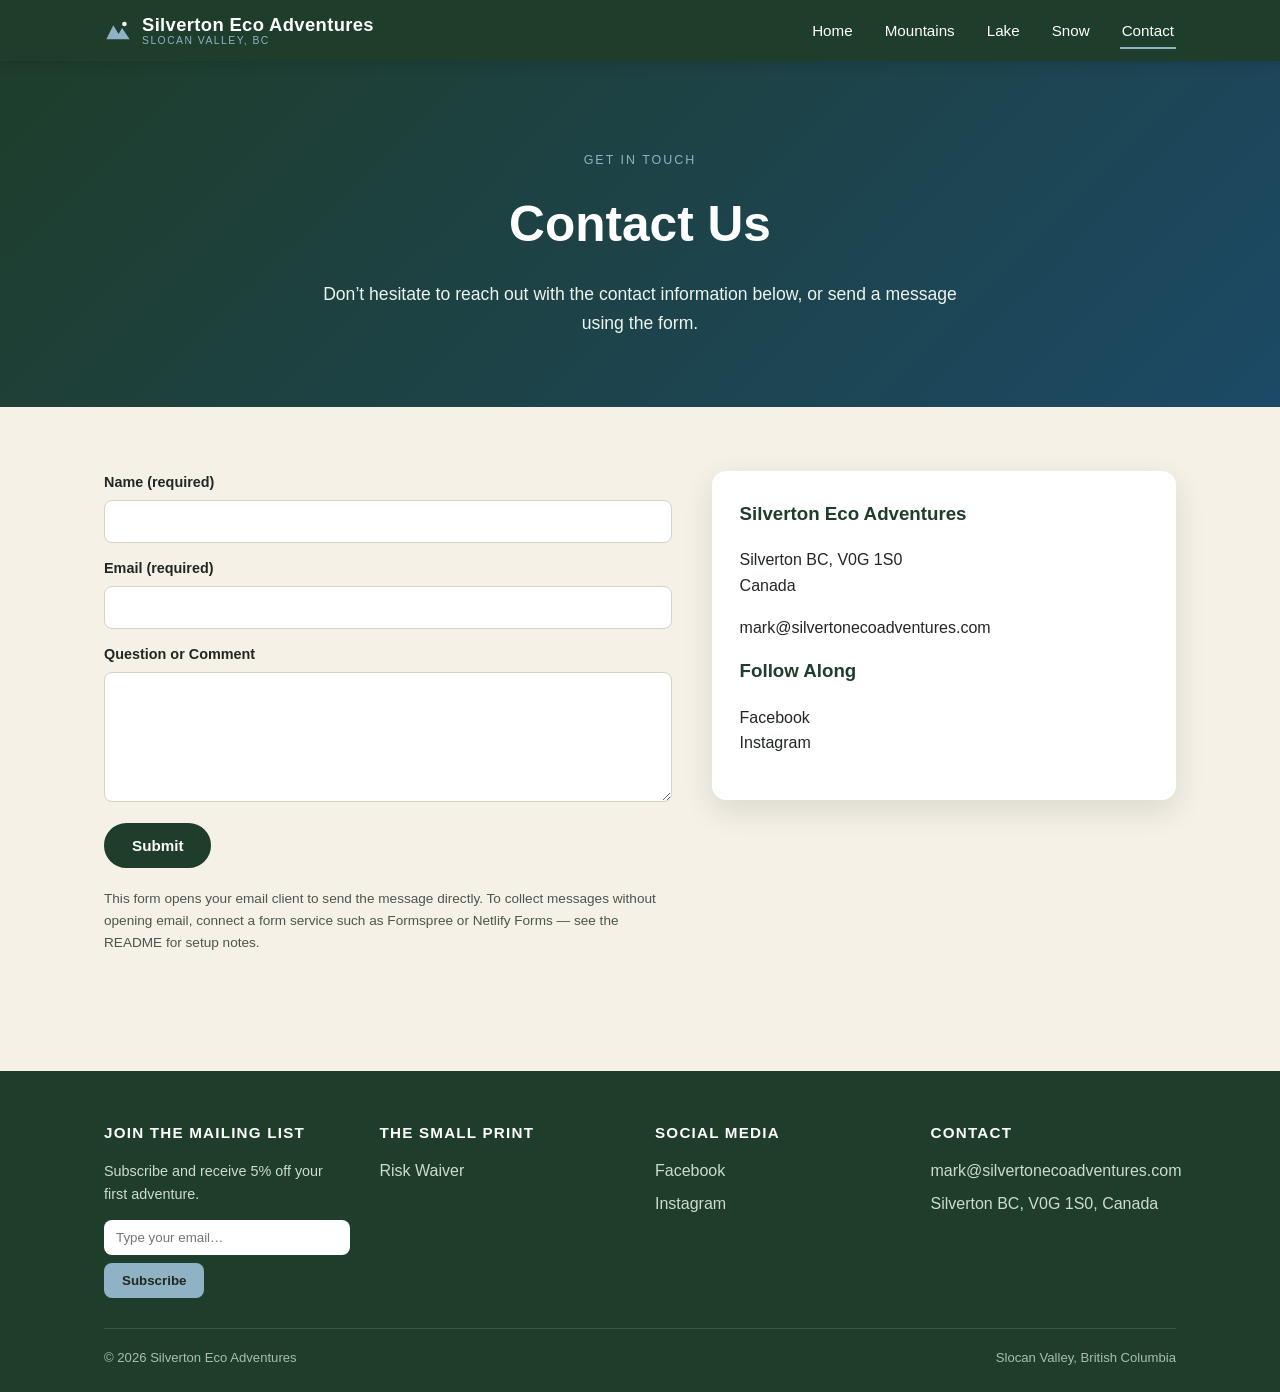
==== contact.html @ 3d407491 "Add files via upload" ====
<!DOCTYPE html>
<html lang="en">
<head>
<meta charset="UTF-8">
<meta name="viewport" content="width=device-width, initial-scale=1.0">
<title>Contact | Silverton Eco Adventures</title>
<meta name="description" content="Contact Silverton Eco Adventures in Silverton, BC. mark@silvertonecoadventures.com">
<link rel="stylesheet" href="style.css">
</head>
<body>

<header class="site-header">
  <div class="nav-wrap">
    <a class="logo" href="index.html">
      <svg width="28" height="28" viewBox="0 0 24 24" fill="none" xmlns="http://www.w3.org/2000/svg" aria-hidden="true">
        <path d="M2 19L8 7L12.5 14.5L15.5 9.5L22 19H2Z" fill="#8fb3c4"/>
        <circle cx="17.5" cy="6" r="2" fill="#f6f1e7"/>
      </svg>
      <span class="logo-text-wrap">
        Silverton Eco Adventures
        <span class="logo-sub">Slocan Valley, BC</span>
      </span>
    </a>
    <button class="nav-toggle" aria-label="Toggle navigation">
      <span></span><span></span><span></span>
    </button>
    <nav class="main-nav">
      <ul>
        <li><a href="index.html">Home</a></li>
        <li><a href="mountains.html">Mountains</a></li>
        <li><a href="lake.html">Lake</a></li>
        <li><a href="snow.html">Snow</a></li>
        <li><a href="contact.html" class="active">Contact</a></li>
      </ul>
    </nav>
  </div>
</header>

<section class="hero hero-contact">
  <span class="hero-eyebrow">Get in touch</span>
  <h1>Contact Us</h1>
  <p>Don&rsquo;t hesitate to reach out with the contact information below, or send a message using the form.</p>
</section>

<section>
  <div class="container">
    <div class="contact-grid">
      <form class="contact-form">
        <div>
          <label for="name">Name (required)</label>
          <input type="text" id="name" name="name" required>
        </div>
        <div>
          <label for="email">Email (required)</label>
          <input type="email" id="email" name="email" required>
        </div>
        <div>
          <label for="message">Question or Comment</label>
          <textarea id="message" name="message"></textarea>
        </div>
        <button type="submit" class="btn btn-solid" style="background:var(--forest); color:var(--white); border-color:var(--forest); justify-self:start;">Submit</button>
        <p class="form-note">This form opens your email client to send the message directly. To collect messages without opening email, connect a form service such as Formspree or Netlify Forms &mdash; see the README for setup notes.</p>
      </form>
      <div class="contact-info">
        <h3>Silverton Eco Adventures</h3>
        <p>Silverton BC, V0G 1S0<br>Canada</p>
        <p><a href="mailto:mark@silvertonecoadventures.com">mark@silvertonecoadventures.com</a></p>
        <h3>Follow Along</h3>
        <p>
          <a href="https://www.facebook.com/profile.php?id=100090666763214" target="_blank" rel="noopener">Facebook</a><br>
          <a href="https://www.instagram.com/silvertonecoadventures/" target="_blank" rel="noopener">Instagram</a>
        </p>
      </div>
    </div>
  </div>
</section>

<footer class="site-footer">
  <div class="container">
    <div class="footer-grid">
      <div>
        <h4>Join the Mailing List</h4>
        <p style="color:#cddccd; font-size:0.9rem;">Subscribe and receive 5% off your first adventure.</p>
        <form class="newsletter-form">
          <input type="email" placeholder="Type your email&hellip;" required aria-label="Email address">
          <button type="submit">Subscribe</button>
        </form>
      </div>
      <div>
        <h4>The Small Print</h4>
        <a href="contact.html">Risk Waiver</a>
      </div>
      <div>
        <h4>Social Media</h4>
        <a href="https://www.facebook.com/profile.php?id=100090666763214" target="_blank" rel="noopener">Facebook</a>
        <a href="https://www.instagram.com/silvertonecoadventures/" target="_blank" rel="noopener">Instagram</a>
      </div>
      <div>
        <h4>Contact</h4>
        <a href="mailto:mark@silvertonecoadventures.com">mark@silvertonecoadventures.com</a>
        <a href="contact.html">Silverton BC, V0G 1S0, Canada</a>
      </div>
    </div>
    <div class="footer-bottom">
      <span>&copy; <span id="year"></span> Silverton Eco Adventures</span>
      <span>Slocan Valley, British Columbia</span>
    </div>
  </div>
</footer>

<script src="main.js"></script>
<script>document.getElementById("year").textContent = new Date().getFullYear();</script>

<!-- Matomo -->
<script>
  var _paq = window._paq = window._paq || [];
  _paq.push(['trackPageView']);
  _paq.push(['enableLinkTracking']);
  (function() {
    var u="//YOUR_MATOMO_URL/";
    _paq.push(['setTrackerUrl', u+'matomo.php']);
    _paq.push(['setSiteId', 'YOUR_SITE_ID']);
    var d=document, g=d.createElement('script'), s=d.getElementsByTagName('script')[0];
    g.async=true; g.src=u+'matomo.js'; s.parentNode.insertBefore(g,s);
  })();
</script>
<!-- End Matomo Code -->

</body>
</html>
---- style.css ----
:root {
  --forest: #1e3d2a;
  --forest-light: #2d5a3d;
  --lake: #1c4966;
  --lake-light: #2e6f95;
  --snow: #4a6a7a;
  --snow-light: #8fb3c4;
  --cream: #f6f1e7;
  --ink: #202821;
  --ink-soft: #4b564d;
  --white: #ffffff;
  --radius: 14px;
  --max-width: 1120px;
  --shadow: 0 10px 30px rgba(20, 30, 20, 0.12);
}

* { box-sizing: border-box; }

html { scroll-behavior: smooth; }

body {
  margin: 0;
  font-family: "Segoe UI", "Helvetica Neue", Arial, sans-serif;
  color: var(--ink);
  background: var(--cream);
  line-height: 1.6;
}

img { max-width: 100%; display: block; }

a { color: inherit; text-decoration: none; }

.container {
  max-width: var(--max-width);
  margin: 0 auto;
  padding: 0 24px;
}

/* ---------- Header / Nav ---------- */
.site-header {
  position: sticky;
  top: 0;
  z-index: 100;
  background: var(--forest);
  box-shadow: 0 2px 12px rgba(0,0,0,0.15);
}

.nav-wrap {
  display: flex;
  align-items: center;
  justify-content: space-between;
  padding: 14px 24px;
  max-width: var(--max-width);
  margin: 0 auto;
  position: relative;
}

.logo {
  display: flex;
  align-items: center;
  gap: 10px;
  color: var(--white);
  font-weight: 700;
  font-size: 1.15rem;
  letter-spacing: 0.02em;
}

.logo svg { flex-shrink: 0; }

.logo-text-wrap { display: flex; flex-direction: column; line-height: 1.15; }

.logo-sub {
  font-weight: 400;
  font-size: 0.65rem;
  letter-spacing: 0.14em;
  text-transform: uppercase;
  color: var(--snow-light);
}

.nav-toggle {
  display: none;
  background: none;
  border: none;
  cursor: pointer;
  padding: 6px;
}

.nav-toggle span {
  display: block;
  width: 26px;
  height: 2px;
  background: var(--white);
  margin: 5px 0;
  transition: 0.2s;
}

.main-nav ul {
  list-style: none;
  display: flex;
  gap: 28px;
  margin: 0;
  padding: 0;
}

.main-nav a {
  color: var(--white);
  font-weight: 500;
  font-size: 0.95rem;
  padding: 8px 2px;
  border-bottom: 2px solid transparent;
  transition: border-color 0.2s, opacity 0.2s;
}

.main-nav a:hover,
.main-nav a.active {
  border-bottom-color: var(--snow-light);
}

/* ---------- Hero ---------- */
.hero {
  color: var(--white);
  padding: 90px 24px 70px;
  text-align: center;
}

.hero-home { background: linear-gradient(135deg, var(--forest) 0%, var(--lake) 55%, var(--lake-light) 100%); }
.hero-mountains { background: linear-gradient(135deg, #16301f 0%, var(--forest-light) 60%, #4c7a52 100%); }
.hero-lake { background: linear-gradient(135deg, #0f2e40 0%, var(--lake) 55%, var(--lake-light) 100%); }
.hero-snow { background: linear-gradient(135deg, #33505e 0%, var(--snow) 55%, var(--snow-light) 100%); }
.hero-contact { background: linear-gradient(135deg, var(--forest) 0%, var(--lake) 100%); }

.hero h1 {
  font-size: clamp(2rem, 4.5vw, 3.1rem);
  margin: 0 0 16px;
}

.hero p {
  max-width: 640px;
  margin: 0 auto;
  font-size: 1.1rem;
  color: #eef4ee;
}

.hero-eyebrow {
  text-transform: uppercase;
  letter-spacing: 0.16em;
  font-size: 0.78rem;
  color: var(--snow-light);
  margin-bottom: 14px;
  display: block;
}

.hero-links {
  margin-top: 30px;
  display: flex;
  gap: 14px;
  justify-content: center;
  flex-wrap: wrap;
}

.btn {
  display: inline-block;
  padding: 12px 26px;
  border-radius: 999px;
  font-weight: 600;
  font-size: 0.95rem;
  border: 2px solid var(--white);
  transition: background 0.2s, color 0.2s;
  cursor: pointer;
}

.btn-solid {
  background: var(--white);
  color: var(--forest);
}

.btn-solid:hover { background: var(--cream); }

.btn-outline {
  background: transparent;
  color: var(--white);
}

.btn-outline:hover { background: rgba(255,255,255,0.15); }

/* ---------- Sections ---------- */
section { padding: 64px 0; }

.section-title {
  font-size: clamp(1.5rem, 3vw, 2.1rem);
  margin: 0 0 8px;
  color: var(--forest);
}

.section-lede {
  color: var(--ink-soft);
  max-width: 680px;
  margin: 0 0 36px;
}

.section-alt { background: var(--white); }

/* ---------- Cards ---------- */
.card-grid {
  display: grid;
  grid-template-columns: repeat(auto-fit, minmax(230px, 1fr));
  gap: 22px;
}

.card {
  background: var(--white);
  border-radius: var(--radius);
  padding: 26px 24px;
  box-shadow: var(--shadow);
  border-top: 4px solid var(--forest-light);
}

.card.lake-accent { border-top-color: var(--lake-light); }
.card.snow-accent { border-top-color: var(--snow); }

.card h3 {
  margin: 0 0 10px;
  color: var(--ink);
  font-size: 1.08rem;
}

.card p { margin: 0; color: var(--ink-soft); font-size: 0.95rem; }

/* ---------- Category tiles (home) ---------- */
.tile-grid {
  display: grid;
  grid-template-columns: repeat(auto-fit, minmax(240px, 1fr));
  gap: 22px;
}

.tile {
  border-radius: var(--radius);
  padding: 34px 26px;
  color: var(--white);
  box-shadow: var(--shadow);
  min-height: 170px;
  display: flex;
  flex-direction: column;
  justify-content: flex-end;
  transition: transform 0.2s;
}

.tile:hover { transform: translateY(-4px); }

.tile-mountains { background: linear-gradient(160deg, var(--forest-light), #16301f); }
.tile-lake { background: linear-gradient(160deg, var(--lake-light), #0f2e40); }
.tile-snow { background: linear-gradient(160deg, var(--snow-light), #33505e); }

.tile span { font-weight: 700; font-size: 1.25rem; }
.tile small { opacity: 0.85; margin-top: 4px; display: block; }

/* ---------- Spotlight ---------- */
.spotlight {
  display: grid;
  grid-template-columns: 1fr 1fr;
  gap: 40px;
  align-items: center;
  background: var(--white);
  border-radius: var(--radius);
  padding: 36px;
  box-shadow: var(--shadow);
}

.spotlight-media {
  border-radius: var(--radius);
  min-height: 220px;
  background: linear-gradient(135deg, var(--lake), var(--forest-light));
}

.spotlight-tag {
  text-transform: uppercase;
  letter-spacing: 0.12em;
  font-size: 0.75rem;
  color: var(--lake-light);
  font-weight: 700;
}

/* ---------- Testimonials ---------- */
.testimonial-grid {
  display: grid;
  grid-template-columns: repeat(auto-fit, minmax(220px, 1fr));
  gap: 20px;
}

.testimonial {
  background: var(--cream);
  border-radius: var(--radius);
  padding: 24px;
  font-style: italic;
  color: var(--ink-soft);
}

.testimonial cite {
  display: block;
  margin-top: 12px;
  font-style: normal;
  font-weight: 600;
  color: var(--forest);
}

/* ---------- CTA band ---------- */
.cta-band {
  background: linear-gradient(135deg, var(--forest), var(--lake));
  color: var(--white);
  text-align: center;
  border-radius: var(--radius);
  padding: 50px 30px;
}

.cta-band h2 { margin: 0 0 18px; font-size: 1.7rem; }

/* ---------- Contact ---------- */
.contact-grid {
  display: grid;
  grid-template-columns: 1.1fr 0.9fr;
  gap: 40px;
}

.contact-form {
  display: grid;
  gap: 14px;
}

.contact-form label {
  font-weight: 600;
  font-size: 0.9rem;
  display: block;
  margin-bottom: 6px;
}

.contact-form input,
.contact-form textarea {
  width: 100%;
  padding: 12px 14px;
  border-radius: 8px;
  border: 1px solid #d7d2c4;
  font-family: inherit;
  font-size: 0.95rem;
}

.contact-form textarea { min-height: 130px; resize: vertical; }

.contact-info {
  background: var(--white);
  border-radius: var(--radius);
  padding: 28px;
  box-shadow: var(--shadow);
  height: fit-content;
}

.contact-info h3 { margin-top: 0; color: var(--forest); }

.form-note {
  font-size: 0.85rem;
  color: var(--ink-soft);
  margin-top: 6px;
}

/* ---------- Footer ---------- */
.site-footer {
  background: var(--forest);
  color: #d9e6da;
  padding: 50px 0 24px;
  margin-top: 40px;
}

.footer-grid {
  display: grid;
  grid-template-columns: repeat(auto-fit, minmax(200px, 1fr));
  gap: 30px;
  margin-bottom: 30px;
}

.footer-grid h4 {
  color: var(--white);
  margin: 0 0 12px;
  font-size: 0.95rem;
  text-transform: uppercase;
  letter-spacing: 0.08em;
}

.footer-grid a { display: block; margin-bottom: 8px; color: #cddccd; }
.footer-grid a:hover { color: var(--white); }

.newsletter-form {
  display: flex;
  gap: 8px;
  flex-wrap: wrap;
}

.newsletter-form input {
  flex: 1;
  min-width: 160px;
  padding: 10px 12px;
  border-radius: 8px;
  border: none;
}

.newsletter-form button {
  padding: 10px 18px;
  border-radius: 8px;
  border: none;
  background: var(--snow-light);
  color: var(--ink);
  font-weight: 600;
  cursor: pointer;
}

.footer-bottom {
  border-top: 1px solid rgba(255,255,255,0.12);
  padding-top: 18px;
  font-size: 0.82rem;
  display: flex;
  justify-content: space-between;
  flex-wrap: wrap;
  gap: 10px;
  color: #a9bfaa;
}

/* ---------- Responsive ---------- */
@media (max-width: 800px) {
  .spotlight, .contact-grid { grid-template-columns: 1fr; }
}

@media (max-width: 720px) {
  .nav-toggle { display: block; }
  .main-nav {
    display: none;
    width: 100%;
    background: var(--forest);
    position: absolute;
    top: 100%;
    left: 0;
    padding: 10px 24px 20px;
  }
  .main-nav.open { display: block; }
  .main-nav ul {
    flex-direction: column;
    gap: 4px;
  }
  .main-nav a { display: block; padding: 10px 0; }
}
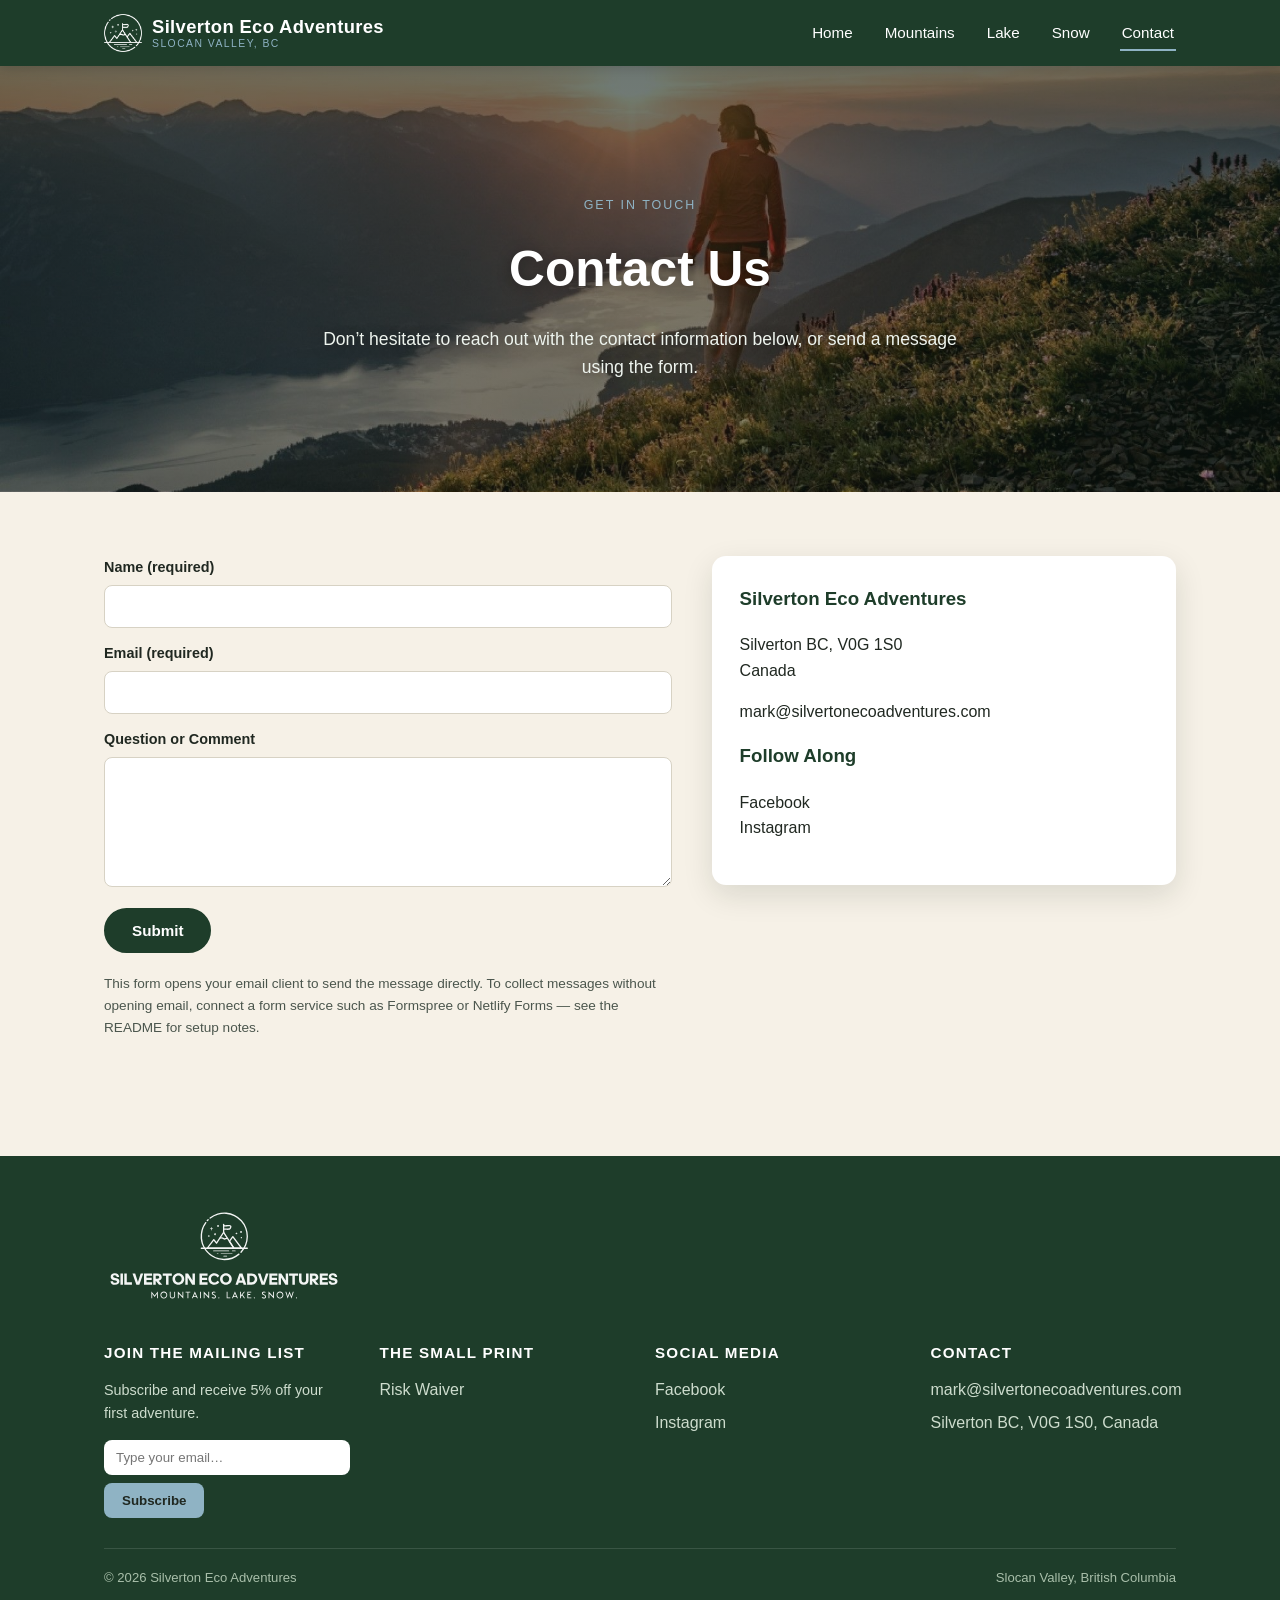
==== commit 5d6ac365: "Add real photos, logo and favicon to all pages - Hero photos on every page, photo tiles on home, box" ====
--- a/contact.html
+++ b/contact.html
@@ -6,16 +6,15 @@
 <title>Contact | Silverton Eco Adventures</title>
 <meta name="description" content="Contact Silverton Eco Adventures in Silverton, BC. mark@silvertonecoadventures.com">
 <link rel="stylesheet" href="style.css">
+<link rel="icon" type="image/png" href="images/favicon.png">
+<meta property="og:image" content="https://silvertonecoadventures.com/images/dive-boxcar.jpg">
 </head>
 <body>
 
 <header class="site-header">
   <div class="nav-wrap">
     <a class="logo" href="index.html">
-      <svg width="28" height="28" viewBox="0 0 24 24" fill="none" xmlns="http://www.w3.org/2000/svg" aria-hidden="true">
-        <path d="M2 19L8 7L12.5 14.5L15.5 9.5L22 19H2Z" fill="#8fb3c4"/>
-        <circle cx="17.5" cy="6" r="2" fill="#f6f1e7"/>
-      </svg>
+      <img src="images/logo-icon-white.png" alt="" width="38" height="38">
       <span class="logo-text-wrap">
         Silverton Eco Adventures
         <span class="logo-sub">Slocan Valley, BC</span>
@@ -77,6 +76,7 @@
 
 <footer class="site-footer">
   <div class="container">
+    <img class="footer-logo" src="images/logo-white.svg" alt="Silverton Eco Adventures &mdash; Mountains. Lake. Snow." width="240" height="98">
     <div class="footer-grid">
       <div>
         <h4>Join the Mailing List</h4>
--- a/style.css
+++ b/style.css
@@ -65,7 +65,7 @@
   letter-spacing: 0.02em;
 }
 
-.logo svg { flex-shrink: 0; }
+.logo img { flex-shrink: 0; width: 38px; height: 38px; }
 
 .logo-text-wrap { display: flex; flex-direction: column; line-height: 1.15; }
 
@@ -123,11 +123,13 @@
   text-align: center;
 }
 
-.hero-home { background: linear-gradient(135deg, var(--forest) 0%, var(--lake) 55%, var(--lake-light) 100%); }
-.hero-mountains { background: linear-gradient(135deg, #16301f 0%, var(--forest-light) 60%, #4c7a52 100%); }
-.hero-lake { background: linear-gradient(135deg, #0f2e40 0%, var(--lake) 55%, var(--lake-light) 100%); }
-.hero-snow { background: linear-gradient(135deg, #33505e 0%, var(--snow) 55%, var(--snow-light) 100%); }
-.hero-contact { background: linear-gradient(135deg, var(--forest) 0%, var(--lake) 100%); }
+.hero { position: relative; background-size: cover; background-position: center; padding: 130px 24px 110px; }
+.hero h1, .hero p { text-shadow: 0 2px 14px rgba(0, 0, 0, 0.35); }
+.hero-home { background-image: linear-gradient(180deg, rgba(14, 30, 22, 0.55), rgba(14, 30, 22, 0.35) 55%, rgba(14, 30, 22, 0.6)), url("images/hero-home.jpg"); background-position: center 60%; }
+.hero-mountains { background-image: linear-gradient(180deg, rgba(14, 30, 22, 0.5), rgba(14, 30, 22, 0.3) 55%, rgba(14, 30, 22, 0.55)), url("images/hero-mountains.jpg"); background-position: center 45%; }
+.hero-lake { background-image: linear-gradient(180deg, rgba(10, 34, 48, 0.55), rgba(10, 34, 48, 0.35) 55%, rgba(10, 34, 48, 0.6)), url("images/hero-lake.jpg"); }
+.hero-snow { background-image: linear-gradient(180deg, rgba(30, 50, 62, 0.6), rgba(30, 50, 62, 0.4) 55%, rgba(30, 50, 62, 0.65)), url("images/hero-snow.jpg"); background-position: center 40%; }
+.hero-contact { background-image: linear-gradient(180deg, rgba(14, 30, 22, 0.6), rgba(14, 30, 22, 0.45)), url("images/hero-home.jpg"); background-position: center 70%; }
 
 .hero h1 {
   font-size: clamp(2rem, 4.5vw, 3.1rem);
@@ -247,9 +249,10 @@
 
 .tile:hover { transform: translateY(-4px); }
 
-.tile-mountains { background: linear-gradient(160deg, var(--forest-light), #16301f); }
-.tile-lake { background: linear-gradient(160deg, var(--lake-light), #0f2e40); }
-.tile-snow { background: linear-gradient(160deg, var(--snow-light), #33505e); }
+.tile { background-size: cover; background-position: center; min-height: 230px; }
+.tile-mountains { background-image: linear-gradient(180deg, rgba(0, 0, 0, 0) 30%, rgba(14, 30, 22, 0.85)), url("images/tile-mountains.jpg"); }
+.tile-lake { background-image: linear-gradient(180deg, rgba(0, 0, 0, 0) 30%, rgba(10, 34, 48, 0.85)), url("images/tile-lake.jpg"); }
+.tile-snow { background-image: linear-gradient(180deg, rgba(0, 0, 0, 0) 30%, rgba(30, 50, 62, 0.85)), url("images/tile-snow.jpg"); }
 
 .tile span { font-weight: 700; font-size: 1.25rem; }
 .tile small { opacity: 0.85; margin-top: 4px; display: block; }
@@ -268,8 +271,8 @@
 
 .spotlight-media {
   border-radius: var(--radius);
-  min-height: 220px;
-  background: linear-gradient(135deg, var(--lake), var(--forest-light));
+  min-height: 280px;
+  background: #0f2e40 url("images/dive-boxcar.jpg") center / cover no-repeat;
 }
 
 .spotlight-tag {
@@ -445,3 +448,6 @@
   }
   .main-nav a { display: block; padding: 10px 0; }
 }
+
+/* ---------- Footer logo ---------- */
+.footer-logo { width: 240px; height: auto; margin: 0 0 36px; opacity: 0.95; }
